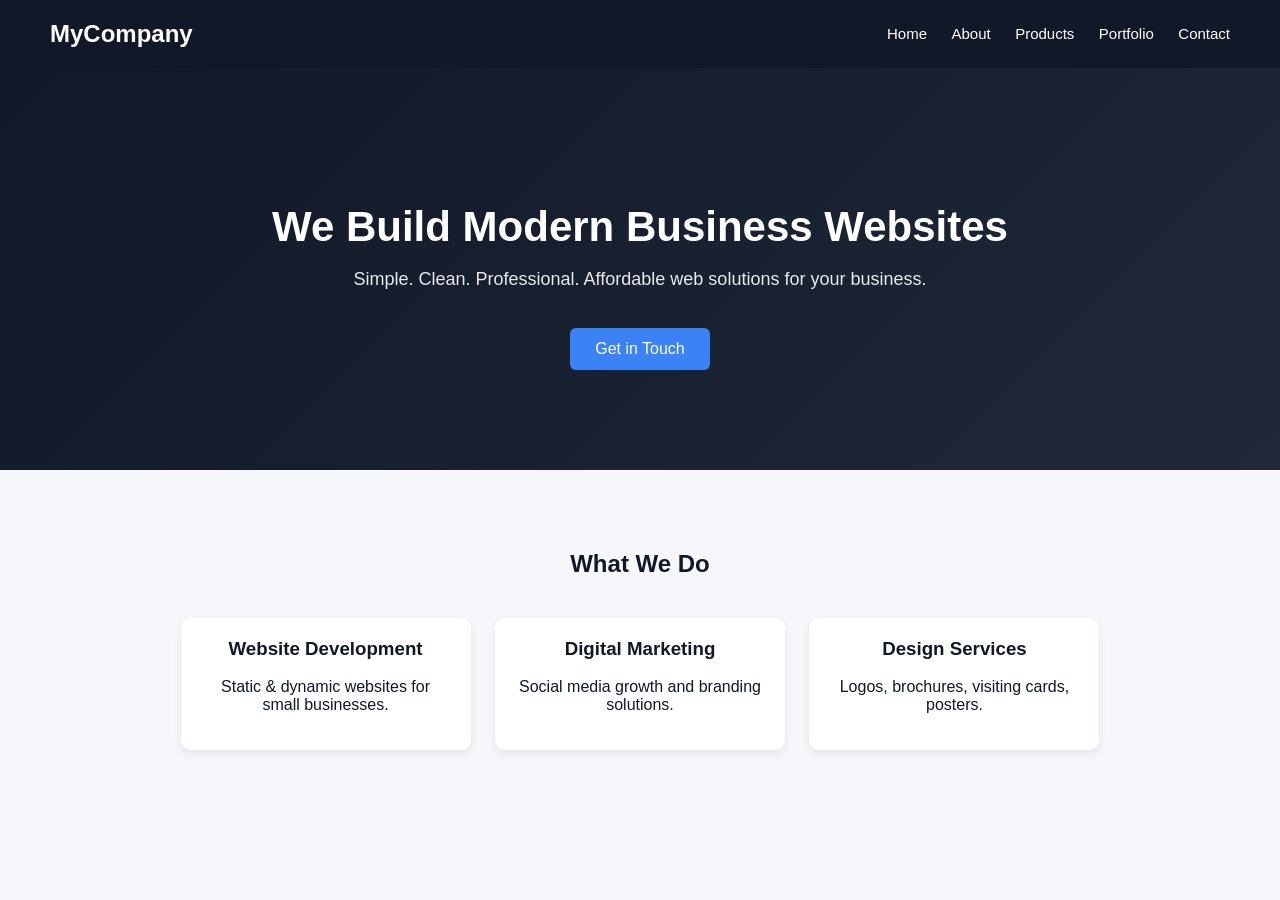
==== index.html @ 7df5d19c "Add files via upload" ====
<!doctype html>
<html lang="en">
  <head>
    <meta charset="UTF-8" />
    <meta name="viewport" content="width=device-width, initial-scale=1.0" />
    <title>Company Portfolio</title>
    <link rel="stylesheet" href="style.css" />
  </head>

  <body>
    <!-- NAVBAR -->
    <header class="navbar">
      <h2 class="logo">MyCompany</h2>

      <nav>
        <a href="index.html">Home</a>
        <a href="about.html">About</a>
        <a href="products.html">Products</a>
        <a href="portfolio.html">Portfolio</a>
        <a href="contact.html">Contact</a>
      </nav>
    </header>

    <!-- HERO SECTION -->
    <section class="hero">
      <h1>We Build Modern Business Websites</h1>
      <p>
        Simple. Clean. Professional. Affordable web solutions for your business.
      </p>
      <a class="btn" href="contact.html">Get in Touch</a>
    </section>

    <!-- SERVICES -->
    <section class="services">
      <h2>What We Do</h2>

      <div class="card">
        <h3>Website Development</h3>
        <p>Static & dynamic websites for small businesses.</p>
      </div>

      <div class="card">
        <h3>Digital Marketing</h3>
        <p>Social media growth and branding solutions.</p>
      </div>

      <div class="card">
        <h3>Design Services</h3>
        <p>Logos, brochures, visiting cards, posters.</p>
      </div>
    </section>
  </body>
</html>
---- style.css ----
/* RESET */
body{
  margin:0;
  font-family: Arial, sans-serif;
  background:#f5f7fb;
  color:#111827;
}

/* NAVBAR */
.navbar{
  display:flex;
  justify-content:space-between;
  align-items:center;
  padding:20px 50px;
  background:#111827;
  color:white;
}

.navbar .logo{
  margin:0;
}

.navbar nav a{
  color:white;
  text-decoration:none;
  margin-left:20px;
  font-size:15px;
}

.navbar nav a:hover{
  color:#60a5fa;
}

/* HERO */
.hero{
  text-align:center;
  padding:100px 20px;
  background:linear-gradient(135deg, #111827, #1f2937);
  color:white;
}

.hero h1{
  font-size:42px;
  margin-bottom:10px;
}

.hero p{
  font-size:18px;
  opacity:0.9;
}

.btn{
  display:inline-block;
  margin-top:20px;
  padding:12px 25px;
  background:#3b82f6;
  color:white;
  text-decoration:none;
  border-radius:6px;
}

.btn:hover{
  background:#2563eb;
}

/* SERVICES */
.services{
  padding:60px 20px;
  text-align:center;
}

.services h2{
  margin-bottom:30px;
}

.card{
  display:inline-block;
  width:250px;
  background:white;
  margin:10px;
  padding:20px;
  border-radius:10px;
  box-shadow:0 4px 10px rgba(0,0,0,0.08);
  vertical-align:top;
}

.card h3{
  margin-top:0;
}
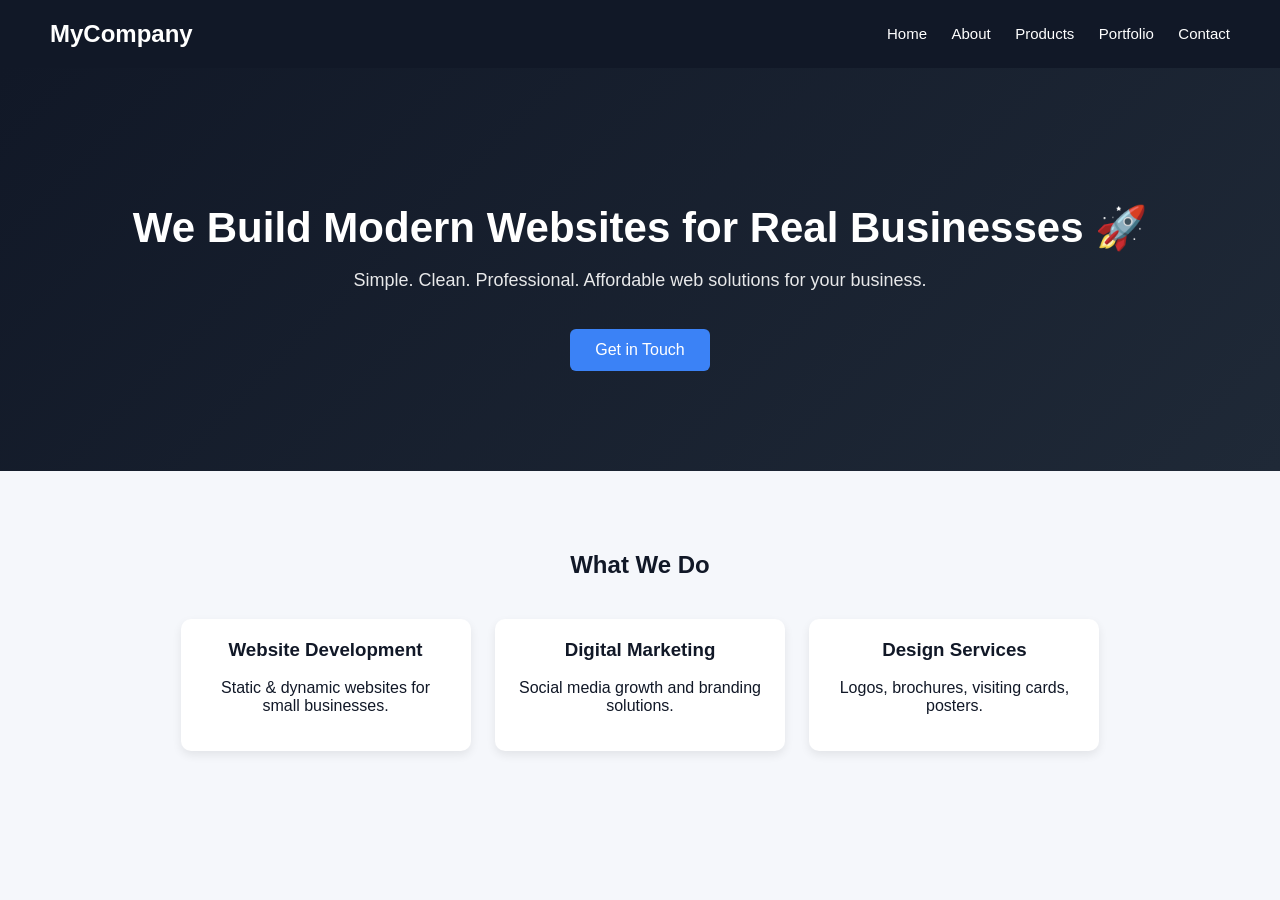
==== commit d2e69018: "Add files via upload" ====
--- a/index.html
+++ b/index.html
@@ -23,7 +23,7 @@
 
     <!-- HERO SECTION -->
     <section class="hero">
-      <h1>We Build Modern Business Websites</h1>
+      <h1>We Build Modern Websites for Real Businesses 🚀</h1>
       <p>
         Simple. Clean. Professional. Affordable web solutions for your business.
       </p>
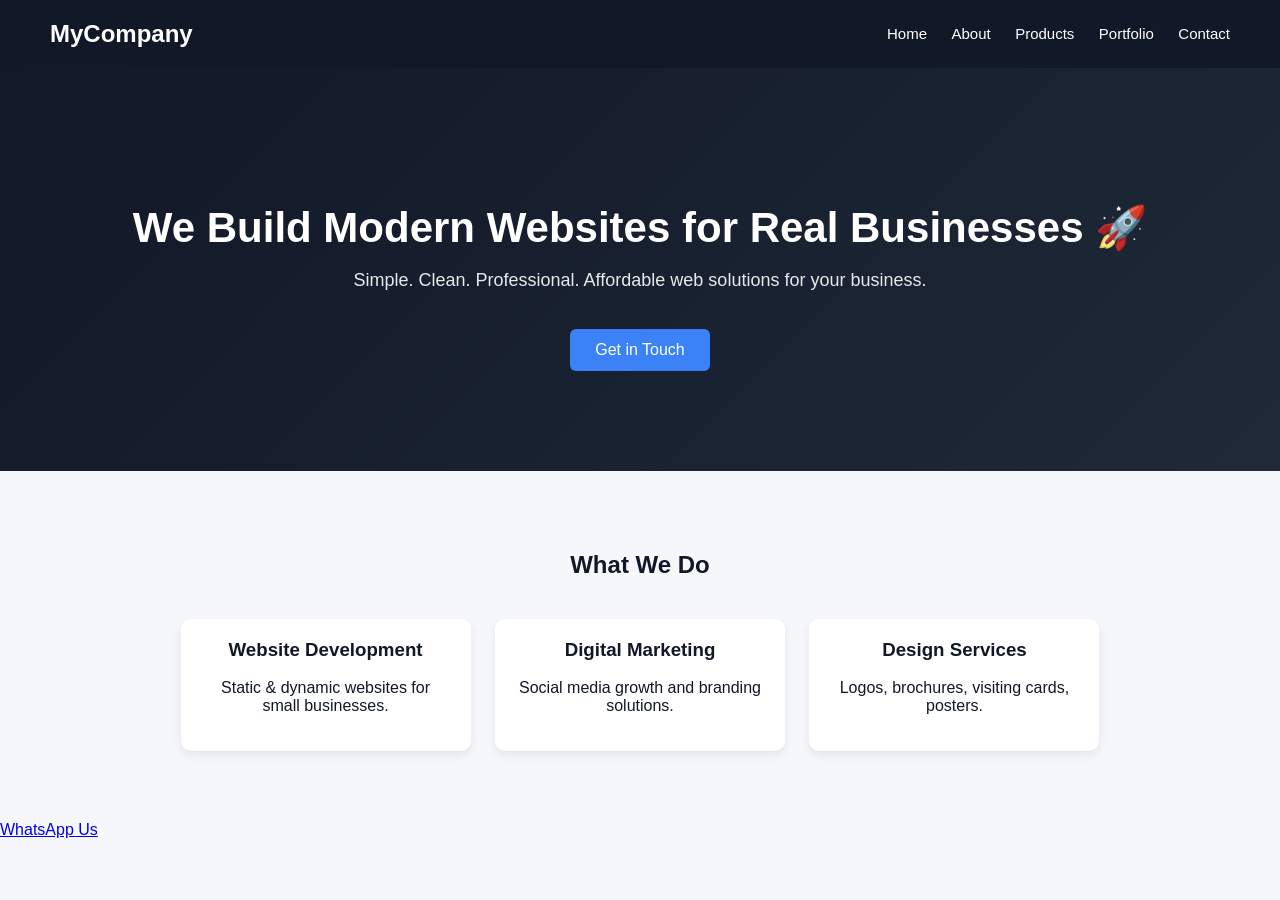
==== commit 2ab93523: "Add files via upload" ====
--- a/index.html
+++ b/index.html
@@ -49,5 +49,10 @@
         <p>Logos, brochures, visiting cards, posters.</p>
       </div>
     </section>
+    <section>
+      <a class="whatsapp" href="https://wa.me/919876543210" target="_blank">
+        WhatsApp Us
+      </a>
+    </section>
   </body>
 </html>
